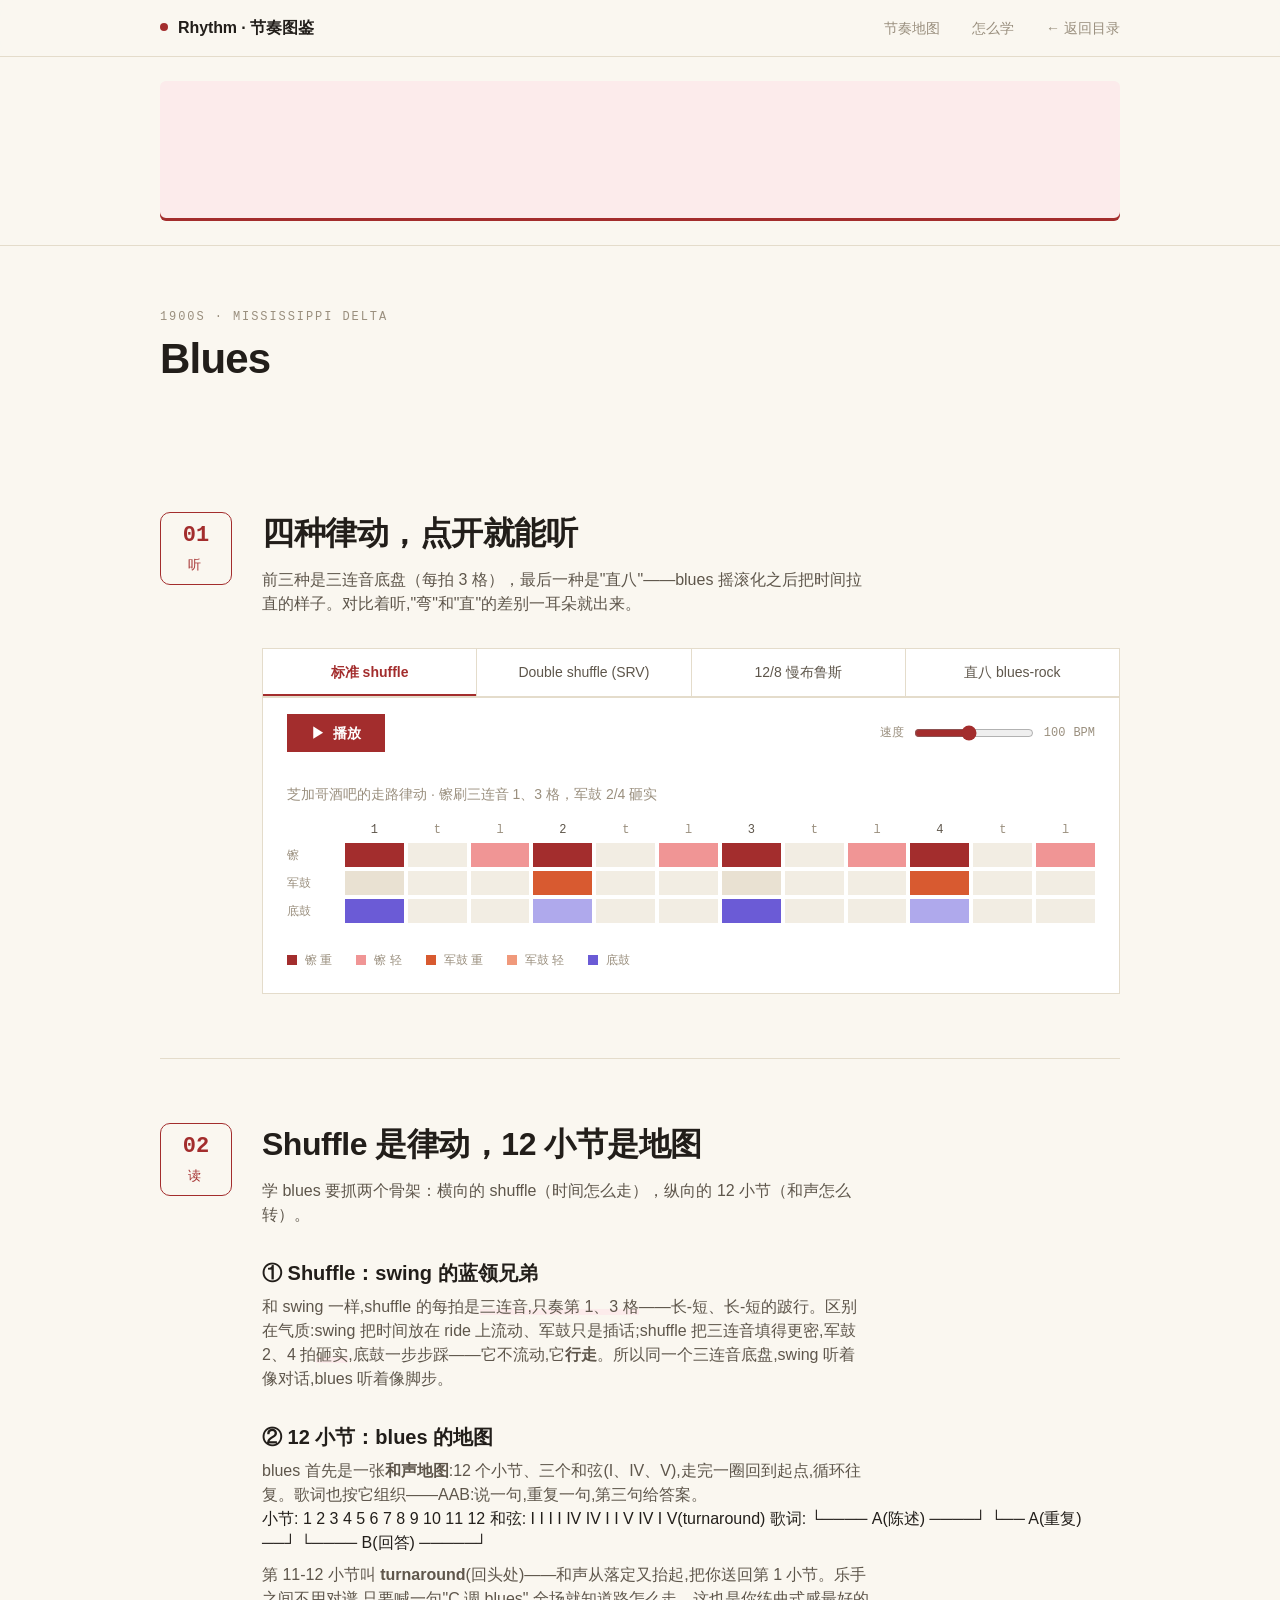
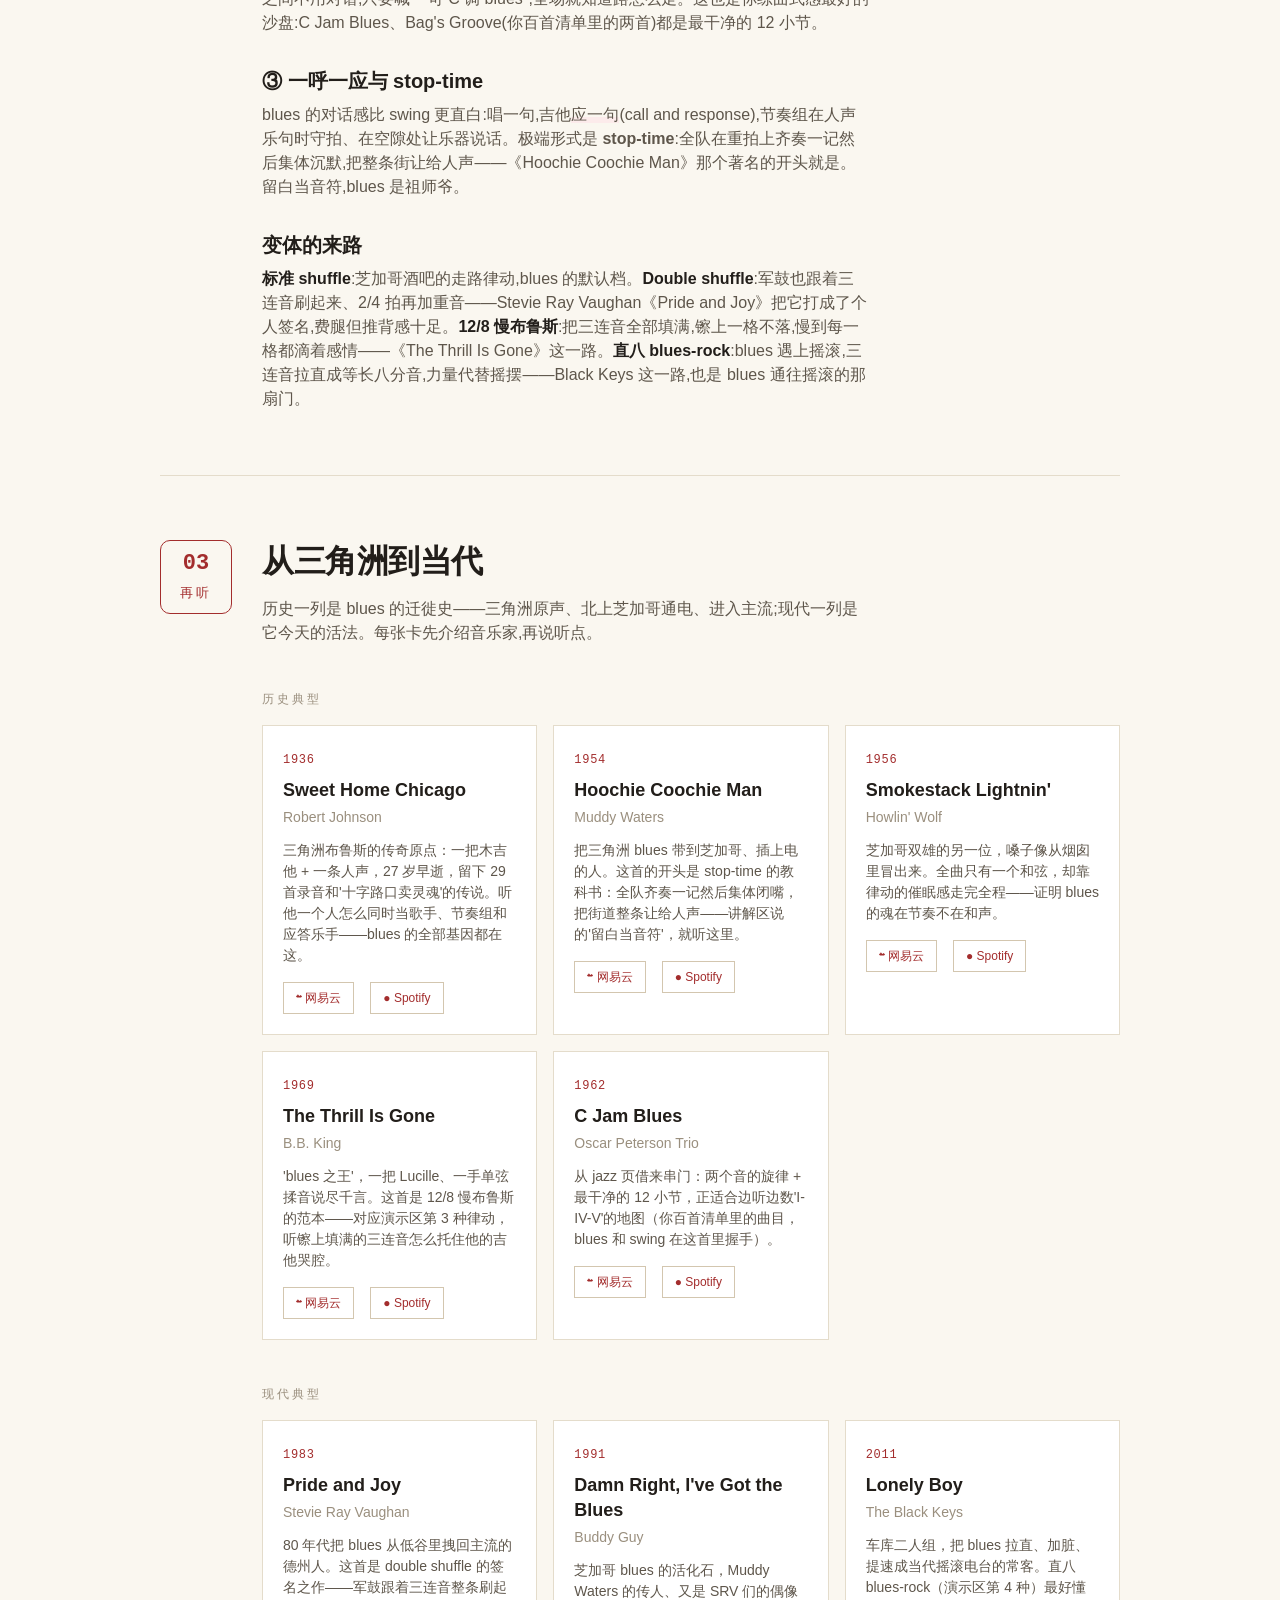
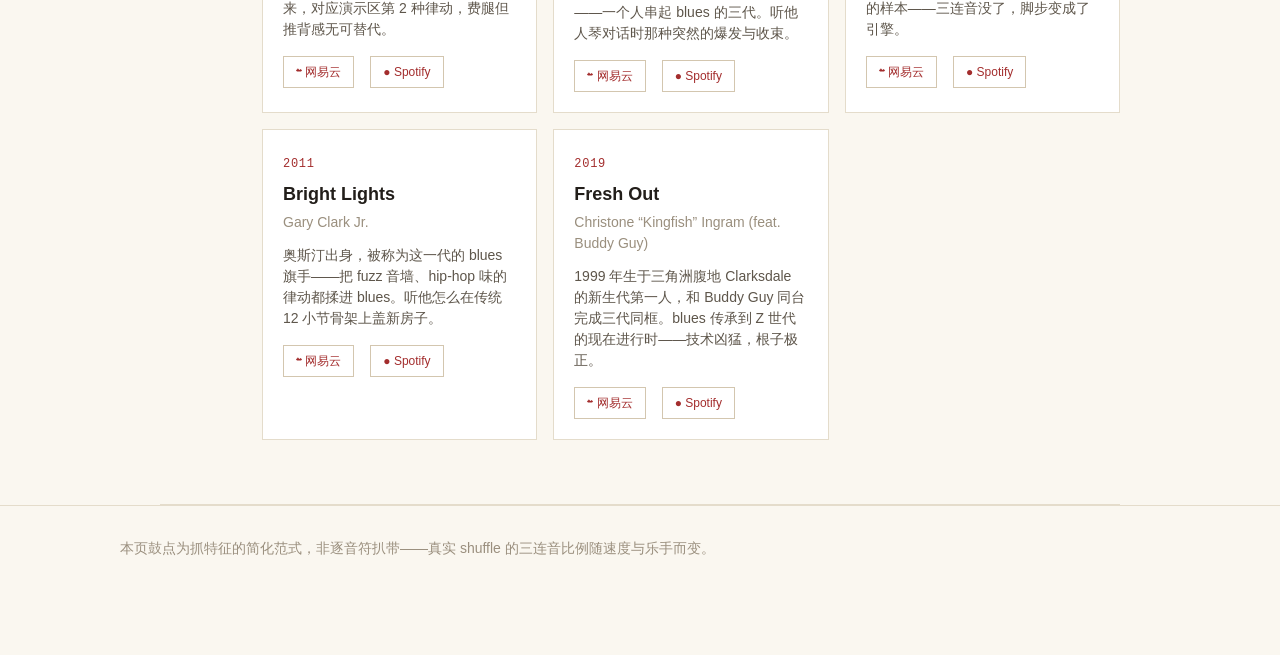
==== blues.html @ c1b448ce "节奏图鉴 Rhythm：封面+目录+9个流派页+地图+方法论(soul 统一版式)" ====
<!DOCTYPE html>
<html lang="zh-CN">
<head>
<meta charset="UTF-8">
<meta name="viewport" content="width=device-width, initial-scale=1.0">
<title>Blues · 节奏图鉴</title>
<meta name="description" content="Blues 节奏：shuffle 与 12/8 的可播放演示、12 小节曲式讲解，以及历史与现代代表作。">
<link rel="stylesheet" href="style.css">
</head>
<body style="--accent:#A32D2D;--accent-soft:#FCEBEB">

<header class="topbar"><div class="wrap">
  <a class="brand" href="index.html"><span class="dot"></span>Rhythm · 节奏图鉴</a>
  <nav class="tnav">
    <a href="map.html">节奏地图</a>
    <a href="method.html">怎么学</a>
    <a href="directory.html">← 返回目录</a>
  </nav>
</div></header>

<section class="hero"><div class="wrap"><div class="frame"></div></div></section>

<main class="wrap">

  <div class="pagehead">
    <div class="attr">1900s · Mississippi Delta</div>
    <h1>Blues</h1>
  </div>

  <section class="section poster" id="demo">
    <div class="rail"><div class="tab"><span class="no">01</span><span class="kind">听</span></div></div>
    <div class="main">
    <h2>四种律动，点开就能听</h2>
    
<p class="lead">前三种是三连音底盘（每拍 3 格），最后一种是"直八"——blues 摇滚化之后把时间拉直的样子。对比着听,"弯"和"直"的差别一耳朵就出来。</p>

    <div class="player">
      <div class="chips" id="chips"></div>
      <div class="controls">
        <button class="play-btn" id="play"><span id="pic">▶</span><span id="plbl">播放</span></button>
        <div class="tempo">
          <span>速度</span>
          <input id="bpm" type="range" min="50" max="160" value="100">
          <span id="bpmval">100</span> BPM
        </div>
      </div>
      <div class="gdesc" id="gdesc"></div>
      <div class="gridrows" id="grid"></div>
      <div class="legend">
        <span><i style="background:#A32D2D;"></i>镲 重</span>
        <span><i style="background:#F09595;"></i>镲 轻</span>
        <span><i style="background:#D85A30;"></i>军鼓 重</span>
        <span><i style="background:#F0997B;"></i>军鼓 轻</span>
        <span><i style="background:#6B5BD6;"></i>底鼓</span>
      </div>
      </div>
  
    </div>
  </section>
  <section class="section poster" id="learn">
    <div class="rail"><div class="tab"><span class="no">02</span><span class="kind">读</span></div></div>
    <div class="main">
    <h2>Shuffle 是律动，12 小节是地图</h2>
    
<p>学 blues 要抓两个骨架：横向的 shuffle（时间怎么走），纵向的 12 小节（和声怎么转）。</p>

      <h3>① Shuffle：swing 的蓝领兄弟</h3>
      <p>和 swing 一样,shuffle 的每拍是<span class="hl">三连音,只奏第 1、3 格</span>——长-短、长-短的跛行。区别在气质:swing 把时间放在 ride 上流动、军鼓只是插话;shuffle 把三连音填得更密,军鼓 2、4 拍<span class="hl">砸实</span>,底鼓一步步踩——它不流动,它<b>行走</b>。所以同一个三连音底盘,swing 听着像对话,blues 听着像脚步。</p>

      <h3>② 12 小节：blues 的地图</h3>
      <p>blues 首先是一张<b>和声地图</b>:12 个小节、三个和弦(I、IV、V),走完一圈回到起点,循环往复。歌词也按它组织——AAB:说一句,重复一句,第三句给答案。</p>
      <div class="mono">小节:  1    2    3    4    5    6    7    8    9    10   11   12
和弦:  I    I    I    I    IV   IV   I    I    V    IV   I    V(turnaround)
歌词:  └──── A(陈述) ────┘  └── A(重复) ──┘  └──── B(回答) ─────┘</div>
      <p>第 11-12 小节叫 <b>turnaround</b>(回头处)——和声从落定又抬起,把你送回第 1 小节。乐手之间不用对谱,只要喊一句"C 调 blues",全场就知道路怎么走。这也是你练曲式感最好的沙盘:C Jam Blues、Bag's Groove(你百首清单里的两首)都是最干净的 12 小节。</p>

      <h3>③ 一呼一应与 stop-time</h3>
      <p>blues 的对话感比 swing 更直白:唱一句,吉他<span class="hl">应一句</span>(call and response),节奏组在人声乐句时守拍、在空隙处让乐器说话。极端形式是 <b>stop-time</b>:全队在重拍上齐奏一记然后集体沉默,把整条街让给人声——《Hoochie Coochie Man》那个著名的开头就是。留白当音符,blues 是祖师爷。</p>

      <h3>变体的来路</h3>
      <p><strong>标准 shuffle</strong>:芝加哥酒吧的走路律动,blues 的默认档。<strong>Double shuffle</strong>:军鼓也跟着三连音刷起来、2/4 拍再加重音——Stevie Ray Vaughan《Pride and Joy》把它打成了个人签名,费腿但推背感十足。<strong>12/8 慢布鲁斯</strong>:把三连音全部填满,镲上一格不落,慢到每一格都滴着感情——《The Thrill Is Gone》这一路。<strong>直八 blues-rock</strong>:blues 遇上摇滚,三连音拉直成等长八分音,力量代替摇摆——Black Keys 这一路,也是 blues 通往摇滚的那扇门。</p>
  
    </div>
  </section>
  <section class="section poster" id="modern">
    <div class="rail"><div class="tab"><span class="no">03</span><span class="kind">再听</span></div></div>
    <div class="main">
    <h2>从三角洲到当代</h2>
    
<p class="lead">历史一列是 blues 的迁徙史——三角洲原声、北上芝加哥通电、进入主流;现代一列是它今天的活法。每张卡先介绍音乐家,再说听点。</p>

    <div class="grouptitle">历史典型</div>
    <div class="songs" id="hist"></div>

    <div class="grouptitle">现代典型</div>
    <div class="songs" id="modernlist"></div>
  
    </div>
  </section>

</main>

<footer class="foot"><div class="wrap">本页鼓点为抓特征的简化范式，非逐音符扒带——真实 shuffle 的三连音比例随速度与乐手而变。</div></footer>

<script>
/* ---------- grooves (div = 每拍格数) ---------- */
const G={
 shuffle:{name:"标准 shuffle",bpm:100,steps:12,div:3,
   desc:"芝加哥酒吧的走路律动 · 镲刷三连音 1、3 格，军鼓 2/4 砸实",
   H:[2,0,1,2,0,1,2,0,1,2,0,1],
   S:[0,0,0,2,0,0,0,0,0,2,0,0],
   K:[2,0,0,1,0,0,2,0,0,1,0,0]},
 dbl:{name:"Double shuffle (SRV)",bpm:116,steps:12,div:3,
   desc:"军鼓也跟着三连音刷、2/4 再加重音 ·《Pride and Joy》的推背感（示意）",
   H:[2,0,1,2,0,1,2,0,1,2,0,1],
   S:[1,0,1,2,0,1,1,0,1,2,0,1],
   K:[1,0,0,1,0,0,1,0,0,1,0,0]},
 slow:{name:"12/8 慢布鲁斯",bpm:56,steps:12,div:3,
   desc:"三连音全填满、慢到每格滴感情 ·《The Thrill Is Gone》这一路",
   H:[2,1,1,2,1,1,2,1,1,2,1,1],
   S:[0,0,0,2,0,0,0,0,0,2,0,1],
   K:[2,0,0,0,0,0,2,0,1,0,0,0]},
 str8:{name:"直八 blues-rock",bpm:132,steps:8,div:2,
   desc:"三连音拉直成等长八分 · 力量代替摇摆，blues 通往摇滚的门",
   H:[2,1,2,1,2,1,2,1],
   S:[0,0,2,0,0,0,2,0],
   K:[2,0,0,1,2,0,0,0]}
};
const ROWS=[["H","镲","#A32D2D","#F09595"],["S","军鼓","#D85A30","#F0997B"],["K","底鼓","#6B5BD6","#AFA9EC"]];
function labels(steps,div){const beats=steps/div;const out=[];for(let b=1;b<=beats;b++){if(div===3){out.push(String(b),"t","l");}else{out.push(String(b),"&");}}return out;}
let cur="shuffle", playing=false, timer=null, col=0;

function chips(){const c=document.getElementById('chips');c.innerHTML='';Object.keys(G).forEach(k=>{const b=document.createElement('button');b.className='chip'+(k===cur?' on':'');b.textContent=G[k].name;b.onclick=()=>{cur=k;document.getElementById('bpm').value=G[k].bpm;document.getElementById('bpmval').textContent=G[k].bpm;col=0;chips();render();if(playing)loop();};c.appendChild(b);});}

function render(){
 const g=G[cur];document.getElementById('gdesc').textContent=g.desc;
 const grid=document.getElementById('grid');grid.innerHTML='';
 const cols=`54px repeat(${g.steps},minmax(16px,1fr))`;
 const head=document.createElement('div');head.className='grow';head.style.gridTemplateColumns=cols;
 head.innerHTML='<div></div>'+labels(g.steps,g.div).map((n,i)=>`<div class="beatnum${i%g.div===0?' strong':''}">${n}</div>`).join('');
 grid.appendChild(head);
 ROWS.forEach(([key,label,acc,ghost])=>{
   const row=document.createElement('div');row.className='grow';row.style.gridTemplateColumns=cols;
   let html=`<div class="glabel">${label}</div>`;
   for(let i=0;i<g.steps;i++){const v=g[key][i];const beat=i%g.div===0;let st='';if(v===2)st=`background:${acc};border-color:${acc};`;else if(v===1)st=`background:${ghost};border-color:${ghost};`;
     html+=`<div class="cell${beat&&!v?' beat':''}" data-col="${i}" style="${st}"></div>`;}
   row.innerHTML=html;grid.appendChild(row);
 });
}

/* ---------- audio ---------- */
let actx;
function AC(){actx=actx||new (window.AudioContext||window.webkitAudioContext)();return actx;}
function kick(t,v){const c=AC(),o=c.createOscillator(),g=c.createGain();o.connect(g);g.connect(c.destination);o.frequency.setValueAtTime(140,t);o.frequency.exponentialRampToValueAtTime(50,t+0.1);g.gain.setValueAtTime(v,t);g.gain.exponentialRampToValueAtTime(0.001,t+0.16);o.start(t);o.stop(t+0.17);}
function noise(t,v,freq,dur){const c=AC(),b=c.createBuffer(1,Math.floor(c.sampleRate*dur),c.sampleRate),d=b.getChannelData(0);for(let i=0;i<d.length;i++)d[i]=Math.random()*2-1;const s=c.createBufferSource();s.buffer=b;const f=c.createBiquadFilter();f.type='highpass';f.frequency.value=freq;const g=c.createGain();s.connect(f);f.connect(g);g.connect(c.destination);g.gain.setValueAtTime(v,t);g.gain.exponentialRampToValueAtTime(0.001,t+dur);s.start(t);s.stop(t+dur+0.02);}
function step(){const g=G[cur],c=AC(),t=c.currentTime+0.02;
 if(g.H[col]) noise(t,g.H[col]===2?0.4:0.22,6500,0.06);
 if(g.S[col]) noise(t,g.S[col]===2?0.75:0.25,1600,0.15);
 if(g.K[col]) kick(t,g.K[col]===2?0.9:0.45);
 document.querySelectorAll('.cell').forEach(e=>{e.classList.toggle('play',+e.dataset.col===col);});
 col=(col+1)%g.steps;}
function loop(){const g=G[cur];const bpm=+document.getElementById('bpm').value;const ms=60000/bpm/g.div;clearInterval(timer);step();timer=setInterval(step,ms);}
function toggle(){playing=!playing;const lbl=document.getElementById('plbl'),ic=document.getElementById('pic');if(playing){col=0;const c=AC();c.resume&&c.resume();loop();lbl.textContent='停止';ic.textContent='■';}else{clearInterval(timer);lbl.textContent='播放';ic.textContent='▶';document.querySelectorAll('.cell').forEach(e=>e.classList.remove('play'));}}
document.getElementById('play').onclick=toggle;
document.getElementById('bpm').oninput=function(){document.getElementById('bpmval').textContent=this.value;if(playing)loop();};

/* ---------- recommendations ---------- */
const HIST=[
 {yr:"1936",t:"Sweet Home Chicago",a:"Robert Johnson",d:"三角洲布鲁斯的传奇原点：一把木吉他 + 一条人声，27 岁早逝，留下 29 首录音和'十字路口卖灵魂'的传说。听他一个人怎么同时当歌手、节奏组和应答乐手——blues 的全部基因都在这。"},
 {yr:"1954",t:"Hoochie Coochie Man",a:"Muddy Waters",d:"把三角洲 blues 带到芝加哥、插上电的人。这首的开头是 stop-time 的教科书：全队齐奏一记然后集体闭嘴，把街道整条让给人声——讲解区说的'留白当音符'，就听这里。"},
 {yr:"1956",t:"Smokestack Lightnin'",a:"Howlin' Wolf",d:"芝加哥双雄的另一位，嗓子像从烟囱里冒出来。全曲只有一个和弦，却靠律动的催眠感走完全程——证明 blues 的魂在节奏不在和声。"},
 {yr:"1969",t:"The Thrill Is Gone",a:"B.B. King",d:"'blues 之王'，一把 Lucille、一手单弦揉音说尽千言。这首是 12/8 慢布鲁斯的范本——对应演示区第 3 种律动，听镲上填满的三连音怎么托住他的吉他哭腔。"},
 {yr:"1962",t:"C Jam Blues",a:"Oscar Peterson Trio",d:"从 jazz 页借来串门：两个音的旋律 + 最干净的 12 小节，正适合边听边数'I-IV-V'的地图（你百首清单里的曲目，blues 和 swing 在这首里握手）。"},
];
const MODERN=[
 {yr:"1983",t:"Pride and Joy",a:"Stevie Ray Vaughan",d:"80 年代把 blues 从低谷里拽回主流的德州人。这首是 double shuffle 的签名之作——军鼓跟着三连音整条刷起来，对应演示区第 2 种律动，费腿但推背感无可替代。"},
 {yr:"1991",t:"Damn Right, I've Got the Blues",a:"Buddy Guy",d:"芝加哥 blues 的活化石，Muddy Waters 的传人、又是 SRV 们的偶像——一个人串起 blues 的三代。听他人琴对话时那种突然的爆发与收束。"},
 {yr:"2011",t:"Lonely Boy",a:"The Black Keys",d:"车库二人组，把 blues 拉直、加脏、提速成当代摇滚电台的常客。直八 blues-rock（演示区第 4 种）最好懂的样本——三连音没了，脚步变成了引擎。"},
 {yr:"2011",t:"Bright Lights",a:"Gary Clark Jr.",d:"奥斯汀出身，被称为这一代的 blues 旗手——把 fuzz 音墙、hip-hop 味的律动都揉进 blues。听他怎么在传统 12 小节骨架上盖新房子。"},
 {yr:"2019",t:"Fresh Out",a:"Christone “Kingfish” Ingram (feat. Buddy Guy)",d:"1999 年生于三角洲腹地 Clarksdale 的新生代第一人，和 Buddy Guy 同台完成三代同框。blues 传承到 Z 世代的现在进行时——技术凶猛，根子极正。"},
];
function card(list,el){
 const sc=document.getElementById(el);
 list.forEach(s=>{
  const q=encodeURIComponent(s.t+' '+s.a);
  const d=document.createElement('div');d.className='song';
  d.innerHTML=`<span class="yr">${s.yr}</span><h4>${s.t}</h4><p class="artist">${s.a}</p><p>${s.d}</p>
    <span style="display:flex;gap:16px;flex-wrap:wrap;"><a class="listen" href="https://music.163.com/#/search/m/?s=${q}" target="_blank" rel="noopener">☁ 网易云</a><a class="listen" href="https://open.spotify.com/search/${q}" target="_blank" rel="noopener">● Spotify</a></span>`;
  sc.appendChild(d);
 });
}
card(HIST,'hist');card(MODERN,'modernlist');

chips();render();
</script>
</body>
</html>
---- style.css ----
/* ===========================================================
   节奏图鉴 · 全站样式
   字阶与间距刻度照抄 IBM Carbon，不自创
   字阶  12 14 16 18 20 24 28 32 36 42 48 54
   间距  2 4 8 12 16 24 32 40 48 64 80 96 160
   骨架  C 单栏（流派页 / 方法页）
   =========================================================== */

:root{
  /* 中性色：全站一致，任何页面不得覆盖 */
  --paper:#FAF7F0;
  --surface:#FFFFFF;
  --ink:#221E1A;
  --ink2:#5E564B;
  --ink3:#9A8F7E;
  --line:#E4DCCB;
  --line2:#D3C6AF;

  /* 强调色：全站一个。每页可在 <body style="--accent:…"> 覆盖为该流派色 */
  --accent:#8A4A22;
  --accent-soft:#F4EAE1;
  --marker:#CFC3AE;

  /* 版心 */
  --maxw:1040px;
  --pad:40px;
  --measure:38em;

  --f:-apple-system,BlinkMacSystemFont,"PingFang SC","Hiragino Sans GB","Microsoft YaHei",sans-serif;
  --m:"SF Mono",ui-monospace,Menlo,Consolas,monospace;
}

*{box-sizing:border-box;}
html{-webkit-text-size-adjust:100%;}
body{
  margin:0;background:var(--paper);color:var(--ink);
  font-family:var(--f);font-size:16px;line-height:1.5;
  -webkit-font-smoothing:antialiased;
}
a{color:var(--accent);text-decoration:none;}
a:hover{text-decoration:underline;text-underline-offset:3px;}
.wrap{max-width:var(--maxw);margin:0 auto;padding:0 var(--pad);}

/* ── 全局条（固定顶栏）───────────────────── */
.topbar{position:sticky;top:0;z-index:50;
  border-bottom:1px solid var(--line);
  background:rgba(250,247,240,.86);backdrop-filter:saturate(1.2) blur(10px);
  -webkit-backdrop-filter:saturate(1.2) blur(10px);}
.topbar .wrap{height:56px;display:flex;align-items:center;}
.brand{font-size:16px;font-weight:600;color:var(--ink);letter-spacing:-.1px;}
.brand:hover{text-decoration:none;}
.brand .dot{display:inline-block;width:8px;height:8px;border-radius:50%;
  background:var(--accent);margin-right:10px;vertical-align:2px;}
.tnav{margin-left:auto;display:flex;gap:32px;}
.tnav a{font-size:14px;color:var(--ink3);}
.tnav a:hover{color:var(--accent);text-decoration:none;}

/* ── 通栏色带（流派色）───────────────────── */
.hero{border-bottom:1px solid var(--line);}
.hero .wrap{padding-top:24px;padding-bottom:24px;}
.hero .frame{height:140px;border:0;border-radius:6px;
  background:var(--accent-soft);
  box-shadow:inset 0 -3px 0 var(--accent);}

/* ── 页头 ─────────────────────────────── */
.pagehead{padding:64px 0;}
.attr{font-family:var(--m);font-size:12px;line-height:1.33;letter-spacing:.16em;
  color:var(--ink3);text-transform:uppercase;}
h1{font-size:42px;line-height:1.19;font-weight:700;letter-spacing:-.8px;margin:8px 0 0;}

/* ── 章节 ─────────────────────────────── */
.section{padding-bottom:96px;}
.sechead{display:flex;align-items:baseline;flex-wrap:wrap;}
.sechead .no{font-family:var(--m);font-size:36px;line-height:1;font-weight:400;color:var(--marker);}
.sechead .kind{font-size:36px;font-weight:400;color:var(--marker);margin-left:16px;}
.sechead h2{margin-left:32px;}
h2{font-size:28px;line-height:1.29;font-weight:700;letter-spacing:-.3px;margin:0;}
h3{font-size:20px;line-height:1.4;font-weight:600;margin:32px 0 0;}
.lead{font-size:16px;line-height:1.5;color:var(--ink2);margin:24px 0 0;max-width:var(--measure);}
p{font-size:16px;line-height:1.5;color:var(--ink2);margin:8px 0 0;max-width:var(--measure);}
strong{font-weight:600;color:var(--ink);}
.hl{background:linear-gradient(transparent 62%,var(--accent-soft) 62%);}
.callout{margin:24px 0 0;padding:16px 20px;background:var(--surface);
  border-left:2px solid var(--accent);font-size:16px;line-height:1.5;
  color:var(--ink2);max-width:var(--measure);}
.callout strong{color:var(--ink);}
.grouptitle{font-family:var(--m);font-size:12px;line-height:1.33;letter-spacing:.24em;
  color:var(--ink3);margin:48px 0 0;}

/* ── 互动块：分层鼓点 ─────────────────── */
.player{margin-top:32px;background:var(--surface);border:1px solid var(--line);}
.chips{display:flex;flex-wrap:wrap;border-bottom:1px solid var(--line);}
.chip{flex:1 1 0;min-width:120px;padding:14px 12px;font-family:inherit;font-size:14px;
  color:var(--ink2);background:none;border:0;border-right:1px solid var(--line);
  cursor:pointer;line-height:1.33;}
.chip:last-child{border-right:0;}
.chip:hover{color:var(--accent);}
.chip.on{color:var(--accent);font-weight:600;box-shadow:inset 0 -2px 0 var(--accent);}
.gdesc{padding:16px 24px 0;font-size:14px;line-height:1.5;color:var(--ink3);}
.gridrows{padding:16px 24px 24px;}
.grow{display:grid;grid-template-columns:72px repeat(16,1fr);gap:4px;align-items:center;
  margin-bottom:4px;}
.glabel{font-size:12px;color:var(--ink3);letter-spacing:.04em;}
.beatnum{font-family:var(--m);font-size:12px;color:var(--ink3);text-align:center;}
.beatnum.strong{color:var(--ink2);}
.cell{height:24px;background:#F2EDE3;border:1px solid transparent;}
.cell.beat{background:#E9E1D2;}
.cell.play{outline:2px solid var(--accent);outline-offset:-2px;}
.controls{display:flex;align-items:center;gap:24px;flex-wrap:wrap;
  padding:16px 24px;border-top:1px solid var(--line);}
.play-btn{display:inline-flex;align-items:center;gap:8px;background:var(--accent);
  color:#fff;border:0;padding:12px 24px;font-family:inherit;font-size:14px;
  font-weight:600;cursor:pointer;line-height:1;}
.play-btn:hover{filter:brightness(1.08);}
.tempo{display:flex;align-items:center;gap:8px;margin-left:auto;
  font-family:var(--m);font-size:12px;color:var(--ink3);}
.tempo input{width:120px;accent-color:var(--accent);}
.legend{display:flex;flex-wrap:wrap;gap:24px;padding:0 24px 24px;
  font-size:12px;color:var(--ink3);}
.legend span{display:inline-flex;align-items:center;gap:8px;}
.legend i{width:10px;height:10px;display:inline-block;}

/* ── 卡片网格 ─────────────────────────── */
.songs{display:grid;grid-template-columns:repeat(3,1fr);gap:16px;margin-top:16px;}
.song{background:var(--surface);border:1px solid var(--line);padding:20px;}
.song .yr{font-family:var(--m);font-size:12px;letter-spacing:.06em;color:var(--accent);}
.song h4{font-size:18px;line-height:1.4;font-weight:600;margin:8px 0 0;color:var(--ink);}
.song .artist{font-size:14px;color:var(--ink3);margin:4px 0 0;}
.song p{font-size:14px;line-height:1.5;color:var(--ink2);margin:12px 0 0;}
.song .listen{font-size:12px;color:var(--accent);border:1px solid var(--line2);
  padding:6px 12px;display:inline-block;margin-top:16px;}
.song .listen:hover{text-decoration:none;border-color:var(--accent);}

/* ── 表格 ─────────────────────────────── */
table{border-collapse:collapse;margin-top:24px;font-size:14px;width:100%;
  max-width:var(--measure);}
th,td{border-bottom:1px solid var(--line);padding:12px 16px 12px 0;text-align:left;
  vertical-align:top;line-height:1.5;}
th{font-size:12px;letter-spacing:.16em;color:var(--ink3);font-weight:400;
  text-transform:uppercase;}

/* ── 页脚 ─────────────────────────────── */
.foot{border-top:1px solid var(--line);}
.foot .wrap{padding:32px 0 96px;font-size:14px;line-height:1.5;color:var(--ink3);}

/* ── 窄屏 ─────────────────────────────── */
@media(max-width:900px){
  .songs{grid-template-columns:1fr 1fr;}
  .grow{grid-template-columns:56px repeat(16,1fr);gap:2px;}
}
@media(max-width:700px){
  :root{--pad:20px;}
  h1{font-size:32px;}
  h2{font-size:24px;}
  .sechead .no,.sechead .kind{font-size:28px;}
  .sechead h2{margin-left:0;flex-basis:100%;margin-top:8px;}
  .songs{grid-template-columns:1fr;}
  .hero .frame{height:180px;}
  .gridrows{padding:16px 16px 24px;}
  .cell{height:18px;}
  .section{padding-bottom:64px;}
  .pagehead{padding:48px 0;}
}

/* ── 唱片卡（soul / hiphop / bossa / cumbia 共用，与曲目卡同规格） ── */
.rec{background:var(--surface);border:1px solid var(--line);padding:20px;}
.rec-head{display:flex;align-items:center;gap:12px;}
.rec .disc{flex:0 0 auto;}
.rec-meta{display:flex;flex-direction:column;gap:2px;}
.rec .city,.rec .yr{font-family:var(--m);font-size:12px;letter-spacing:.06em;color:var(--ink3);}
.rec .yr{color:var(--accent);}
.rec h4{font-size:18px;line-height:1.4;font-weight:600;margin:16px 0 0;color:var(--ink);}
.rec .artist{font-size:14px;color:var(--ink3);margin:4px 0 0;}
.rec .desc{font-size:14px;line-height:1.5;color:var(--ink2);margin:12px 0 0;}
.rec .links{display:flex;gap:12px;margin-top:16px;}
.rec .listen{font-size:12px;color:var(--accent);border:1px solid var(--line2);padding:6px 12px;}
.rec .listen:hover{text-decoration:none;border-color:var(--accent);}

/* ── 信息卡三栏（soul 三城） ── */
.citygrid{display:grid;grid-template-columns:repeat(3,1fr);gap:16px;margin-top:24px;}
.citycard{background:var(--surface);border:1px solid var(--line);padding:20px;}
.citycard .ct-h{display:flex;align-items:baseline;gap:8px;}
.citycard .ct-name{font-size:18px;font-weight:600;color:var(--ink);}
.citycard .ct-en{font-family:var(--m);font-size:12px;color:var(--ink3);}
.citycard .ct-band{height:2px;background:var(--accent);margin:12px 0 0;}
.citycard p{font-size:14px;line-height:1.5;margin:12px 0 0;}
.citycard .move{font-size:14px;line-height:1.5;color:var(--ink2);margin:12px 0 0;}
.citycard .move b{color:var(--ink);font-weight:600;}
@media(max-width:900px){.citygrid{grid-template-columns:1fr;}}

/* ===== soul 海报版式（.poster，scoped）===== */
.section.poster{display:grid;grid-template-columns:72px minmax(0,1fr);gap:30px;padding:64px 0;border-bottom:1px solid var(--line);}
.poster .rail{align-self:start;}
.poster .tab{border:1.5px solid var(--accent);border-radius:10px;padding:12px 0 10px;text-align:center;color:var(--accent);}
.poster .tab .no{display:block;font-family:var(--m,ui-monospace);font-size:22px;font-weight:600;line-height:1;}
.poster .tab .kind{display:block;font-size:13px;letter-spacing:.22em;margin-top:8px;}
.poster .main>h2{font-size:32px;line-height:1.2;font-weight:700;letter-spacing:-.5px;color:var(--ink);margin:2px 0 16px;border:0;padding:0;}
.poster .main .lead{margin-top:0;}
@media(max-width:820px){.section.poster{grid-template-columns:1fr;gap:14px;}.poster .tab{display:inline-flex;gap:10px;align-items:baseline;padding:6px 12px;}.poster .tab .kind{margin-top:0;}}
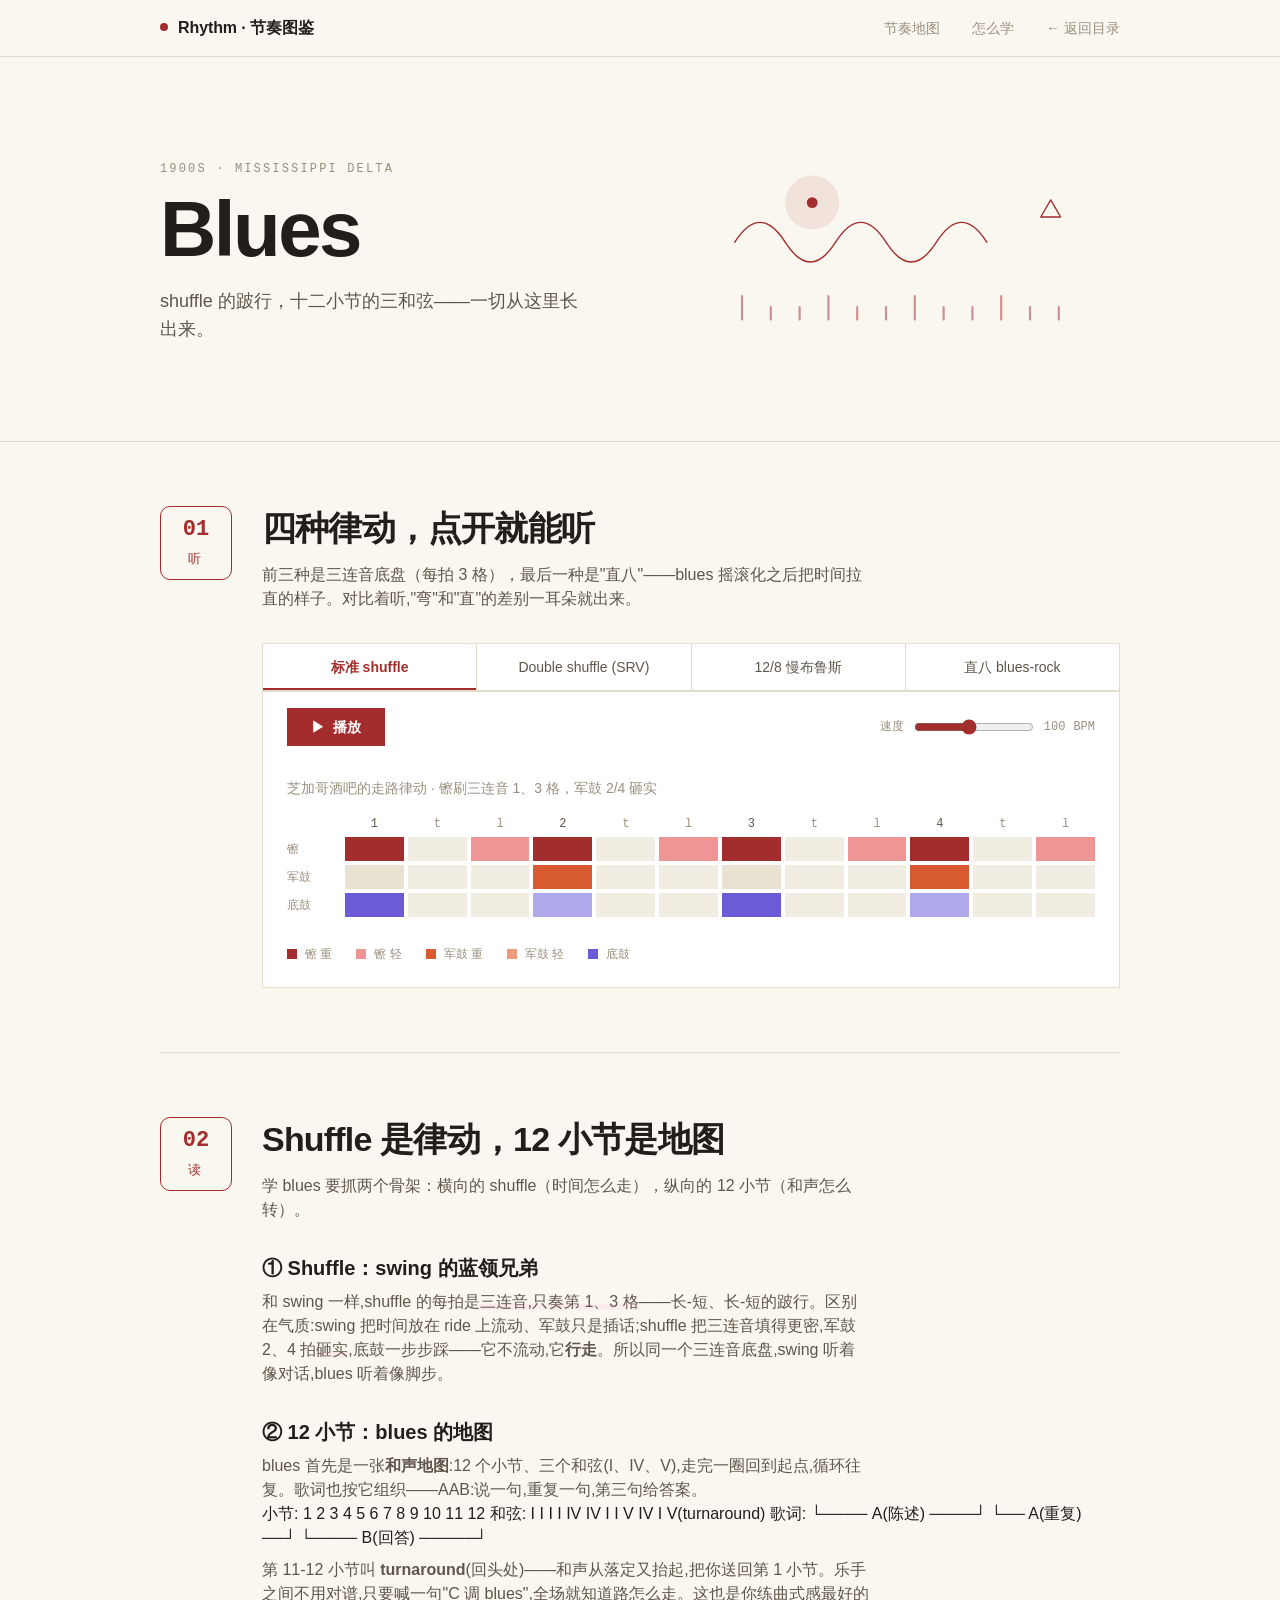
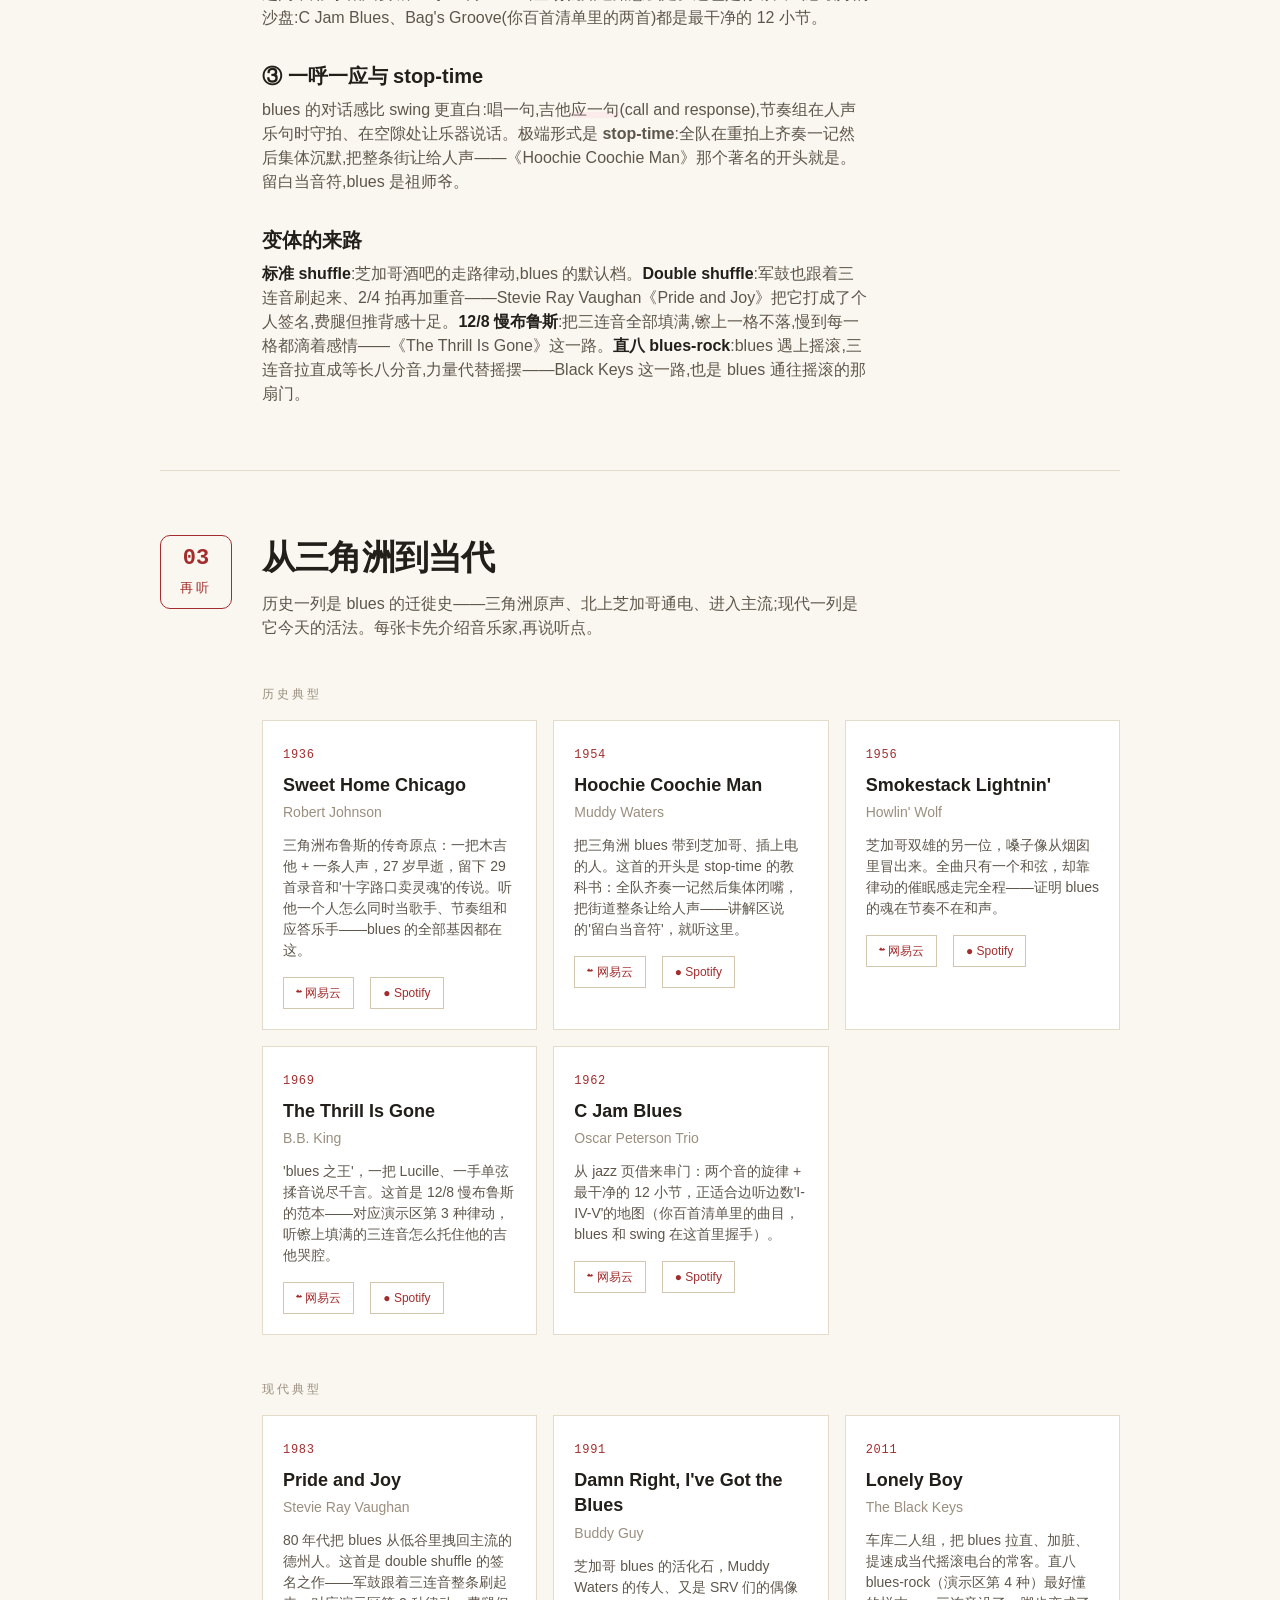
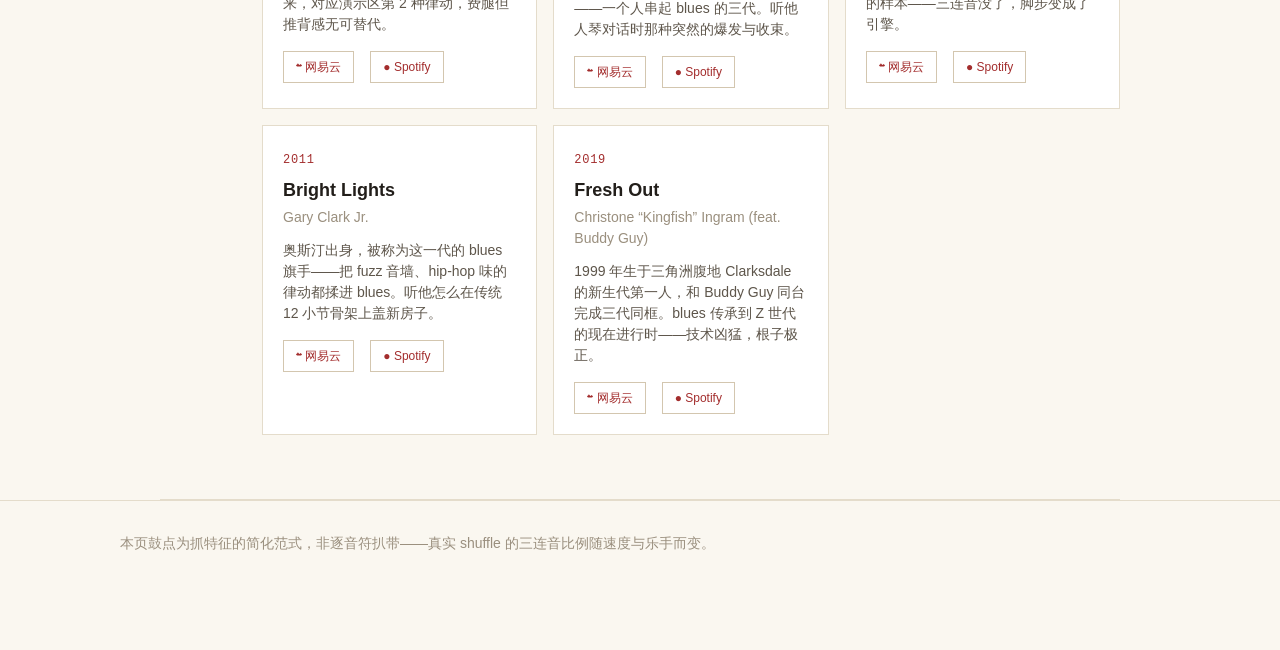
==== commit bb94deca: "视觉v2：暖色海报设计系统 + 6页hero抽象图 + soul三联" ====
--- a/blues.html
+++ b/blues.html
@@ -18,14 +18,21 @@
   </nav>
 </div></header>
 
-<section class="hero"><div class="wrap"><div class="frame"></div></div></section>
-
-<main class="wrap">
-
-  <div class="pagehead">
+<section class="hero"><div class="wrap"><div class="row">
+  <div>
     <div class="attr">1900s · Mississippi Delta</div>
     <h1>Blues</h1>
+    <p class="dek">shuffle 的跛行，十二小节的三和弦——一切从这里长出来。</p>
   </div>
+  <div class="art"><svg viewBox="0 0 460 280" fill="none" aria-hidden="true">
+  <path d="M32 128 q28 -44 56 0 q28 44 56 0 q28 -44 56 0 q28 44 56 0 q28 -44 56 0" stroke="var(--accent)" stroke-width="1.6" stroke-linecap="round"/>
+  <g stroke="var(--accent)" stroke-width="2.4" stroke-linecap="round" opacity=".5"><line x1="40" y1="214" x2="40" y2="188"/><line x1="72" y1="214" x2="72" y2="200"/><line x1="104" y1="214" x2="104" y2="200"/><line x1="136" y1="214" x2="136" y2="188"/><line x1="168" y1="214" x2="168" y2="200"/><line x1="200" y1="214" x2="200" y2="200"/><line x1="232" y1="214" x2="232" y2="188"/><line x1="264" y1="214" x2="264" y2="200"/><line x1="296" y1="214" x2="296" y2="200"/><line x1="328" y1="214" x2="328" y2="188"/><line x1="360" y1="214" x2="360" y2="200"/><line x1="392" y1="214" x2="392" y2="200"/></g>
+  <circle cx="118" cy="84" r="30" fill="var(--accent)" opacity=".10"/><circle cx="118" cy="84" r="6" fill="var(--accent)"/>
+  <path d="M372 100 l11 -19 l11 19 Z" fill="none" stroke="var(--accent)" stroke-width="1.5" stroke-linejoin="round"/>
+</svg></div>
+</div></div></section>
+
+<main class="wrap">
 
   <section class="section poster" id="demo">
     <div class="rail"><div class="tab"><span class="no">01</span><span class="kind">听</span></div></div>
--- a/style.css
+++ b/style.css
@@ -55,18 +55,19 @@
 .tnav a{font-size:14px;color:var(--ink3);}
 .tnav a:hover{color:var(--accent);text-decoration:none;}
 
-/* ── 通栏色带（流派色）───────────────────── */
+/* ── HERO：抽象构图 + 巨型标题（替代旧色带）──── */
 .hero{border-bottom:1px solid var(--line);}
-.hero .wrap{padding-top:24px;padding-bottom:24px;}
-.hero .frame{height:140px;border:0;border-radius:6px;
-  background:var(--accent-soft);
-  box-shadow:inset 0 -3px 0 var(--accent);}
-
-/* ── 页头 ─────────────────────────────── */
+.hero .wrap{padding-top:56px;padding-bottom:48px;}
+.hero .row{display:grid;grid-template-columns:1.1fr .9fr;gap:40px;align-items:center;}
+.hero .art{width:100%;height:280px;}
+.hero .art svg{width:100%;height:100%;overflow:visible;}
+.attr{font-family:var(--m);font-size:12px;line-height:1.33;letter-spacing:.18em;
+  color:var(--ink3);text-transform:uppercase;}
+h1{font-size:78px;line-height:.96;font-weight:800;letter-spacing:-2.5px;margin:14px 0 20px;color:var(--ink);}
+.dek{font-size:18px;line-height:1.6;color:var(--ink2);max-width:24em;margin:0;}
+
+/* ── 页头（旧版，保留兼容）──────────────── */
 .pagehead{padding:64px 0;}
-.attr{font-family:var(--m);font-size:12px;line-height:1.33;letter-spacing:.16em;
-  color:var(--ink3);text-transform:uppercase;}
-h1{font-size:42px;line-height:1.19;font-weight:700;letter-spacing:-.8px;margin:8px 0 0;}
 
 /* ── 章节 ─────────────────────────────── */
 .section{padding-bottom:96px;}
@@ -194,6 +195,39 @@
 .poster .tab{border:1.5px solid var(--accent);border-radius:10px;padding:12px 0 10px;text-align:center;color:var(--accent);}
 .poster .tab .no{display:block;font-family:var(--m,ui-monospace);font-size:22px;font-weight:600;line-height:1;}
 .poster .tab .kind{display:block;font-size:13px;letter-spacing:.22em;margin-top:8px;}
-.poster .main>h2{font-size:32px;line-height:1.2;font-weight:700;letter-spacing:-.5px;color:var(--ink);margin:2px 0 16px;border:0;padding:0;}
-.poster .main .lead{margin-top:0;}
-@media(max-width:820px){.section.poster{grid-template-columns:1fr;gap:14px;}.poster .tab{display:inline-flex;gap:10px;align-items:baseline;padding:6px 12px;}.poster .tab .kind{margin-top:0;}}
+.poster .main>h2{font-size:34px;line-height:1.2;font-weight:800;letter-spacing:-.8px;color:var(--ink);margin:2px 0 14px;border:0;padding:0;}
+.poster .main .lead,.poster .main .intro{margin-top:0;}
+.intro{font-size:16.5px;line-height:1.7;color:var(--ink2);max-width:40em;margin:0 0 32px;}
+
+/* ── 三联画（.tri/.panel）：多分支流派的并排色块 ── */
+.tri{display:grid;grid-template-columns:repeat(3,1fr);gap:20px;margin-top:8px;}
+.panel{--c:var(--accent);--cs:var(--accent-soft);background:var(--cs);border-radius:18px;
+  padding:26px 24px 24px;display:flex;flex-direction:column;min-height:420px;}
+.panel .mk{height:118px;margin:-4px 0 10px;}
+.panel .mk svg{width:100%;height:100%;overflow:visible;}
+.panel .city{font-size:33px;font-weight:800;letter-spacing:-1px;line-height:1;color:var(--c);}
+.panel .en{font-family:var(--m);font-size:11.5px;letter-spacing:.04em;color:var(--ink3);margin-top:8px;}
+.panel .lede{font-size:14.5px;line-height:1.7;color:var(--ink2);margin:16px 0 0;max-width:none;}
+.panel .sig{margin-top:auto;padding-top:16px;border-top:1.5px solid var(--c);
+  font-size:14px;line-height:1.6;color:var(--ink);max-width:none;}
+.panel .sig b{color:var(--c);}
+
+/* ── 大字收尾（.coda）：引言体，不是段落 ── */
+.coda{margin:52px 0 0;max-width:44em;}
+.coda .q{font-size:22px;line-height:1.5;font-weight:600;color:var(--ink);letter-spacing:-.3px;margin:0;max-width:none;}
+.coda .q em{font-style:normal;background:linear-gradient(transparent 58%,var(--accent-soft) 58%);}
+.coda .q+.q{margin-top:22px;}
+.coda .sub{font-size:15px;line-height:1.75;color:var(--ink2);margin-top:16px;max-width:none;}
+.coda .sub b{color:var(--ink);}
+
+@media(max-width:820px){
+  .section.poster{grid-template-columns:1fr;gap:14px;}
+  .poster .tab{display:inline-flex;gap:10px;align-items:baseline;padding:6px 12px;}
+  .poster .tab .kind{margin-top:0;}
+  .hero .row{grid-template-columns:1fr;gap:24px;}
+  .hero .art{height:200px;}
+  h1{font-size:52px;letter-spacing:-1.5px;}
+  .tri{grid-template-columns:1fr;}
+  .panel{min-height:0;}
+}
+@media(max-width:560px){ h1{font-size:44px;letter-spacing:-1px;} .hero .wrap{padding-top:40px;} }
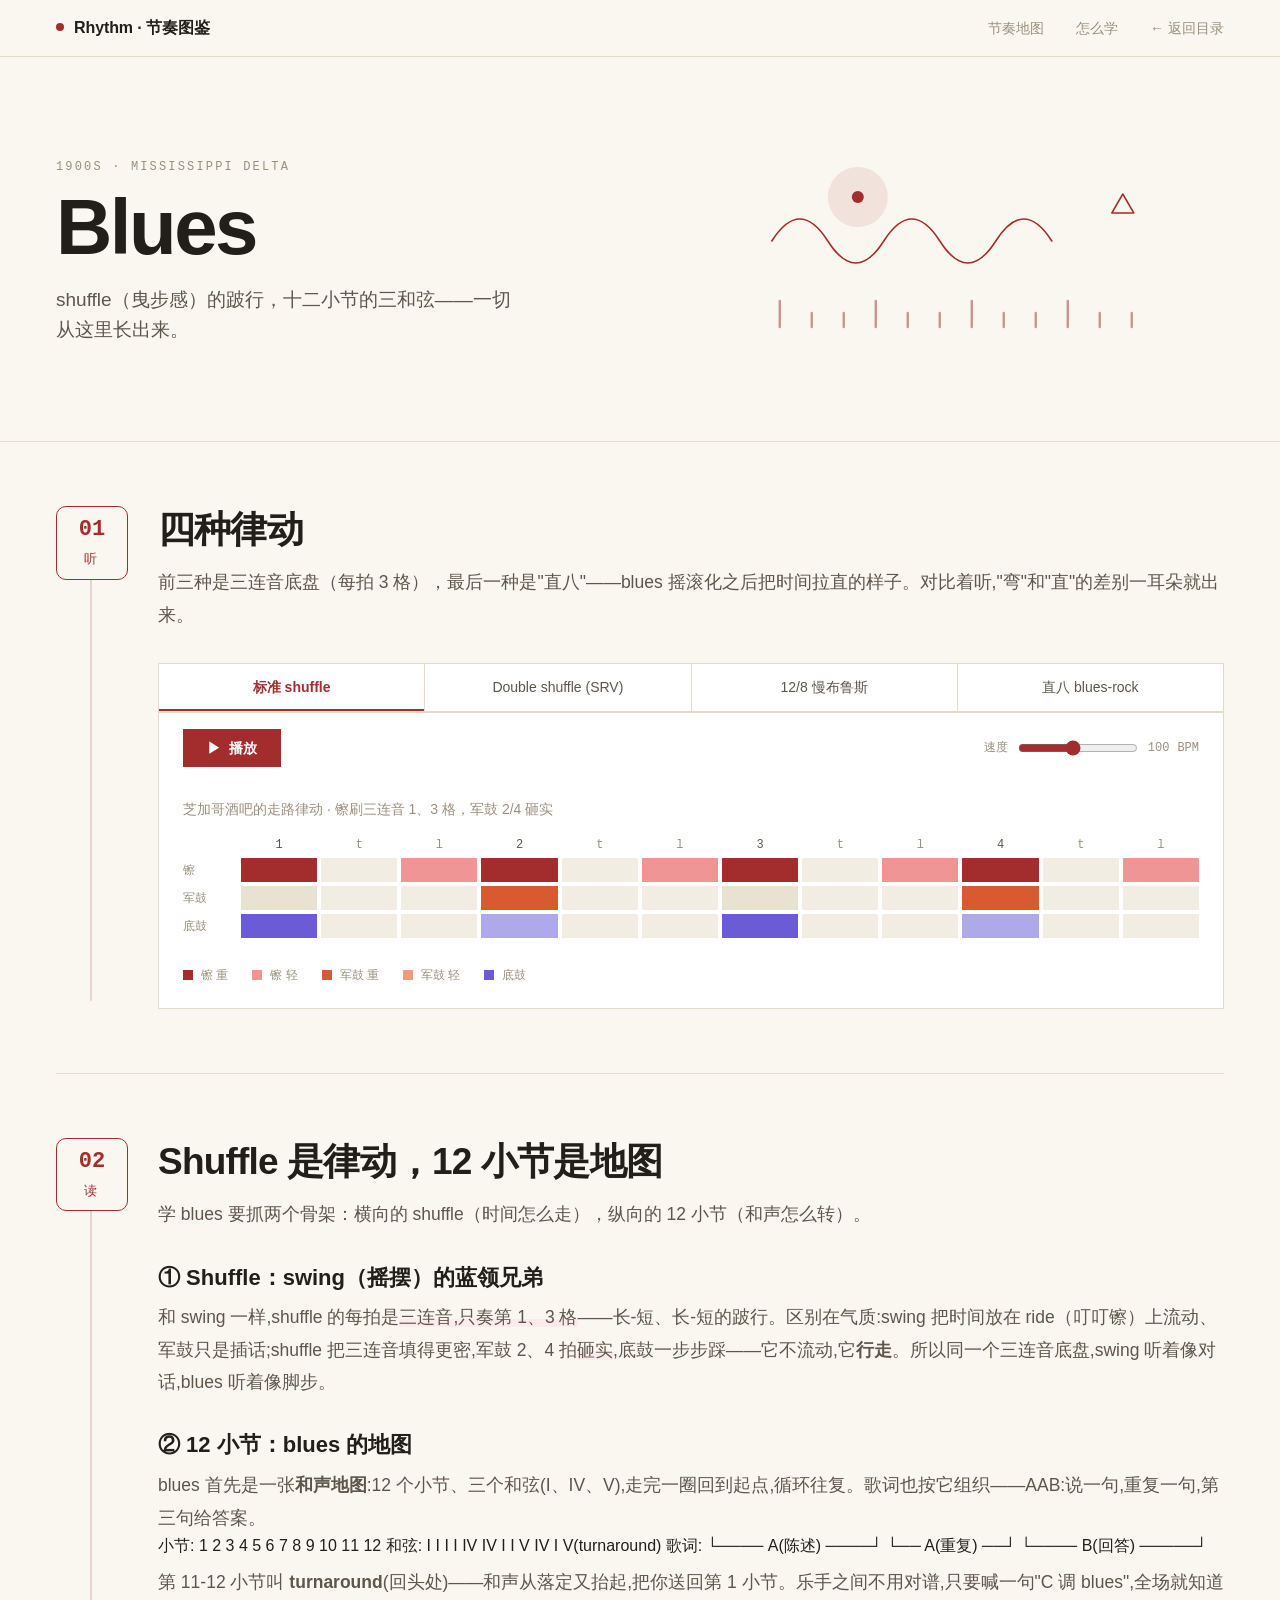
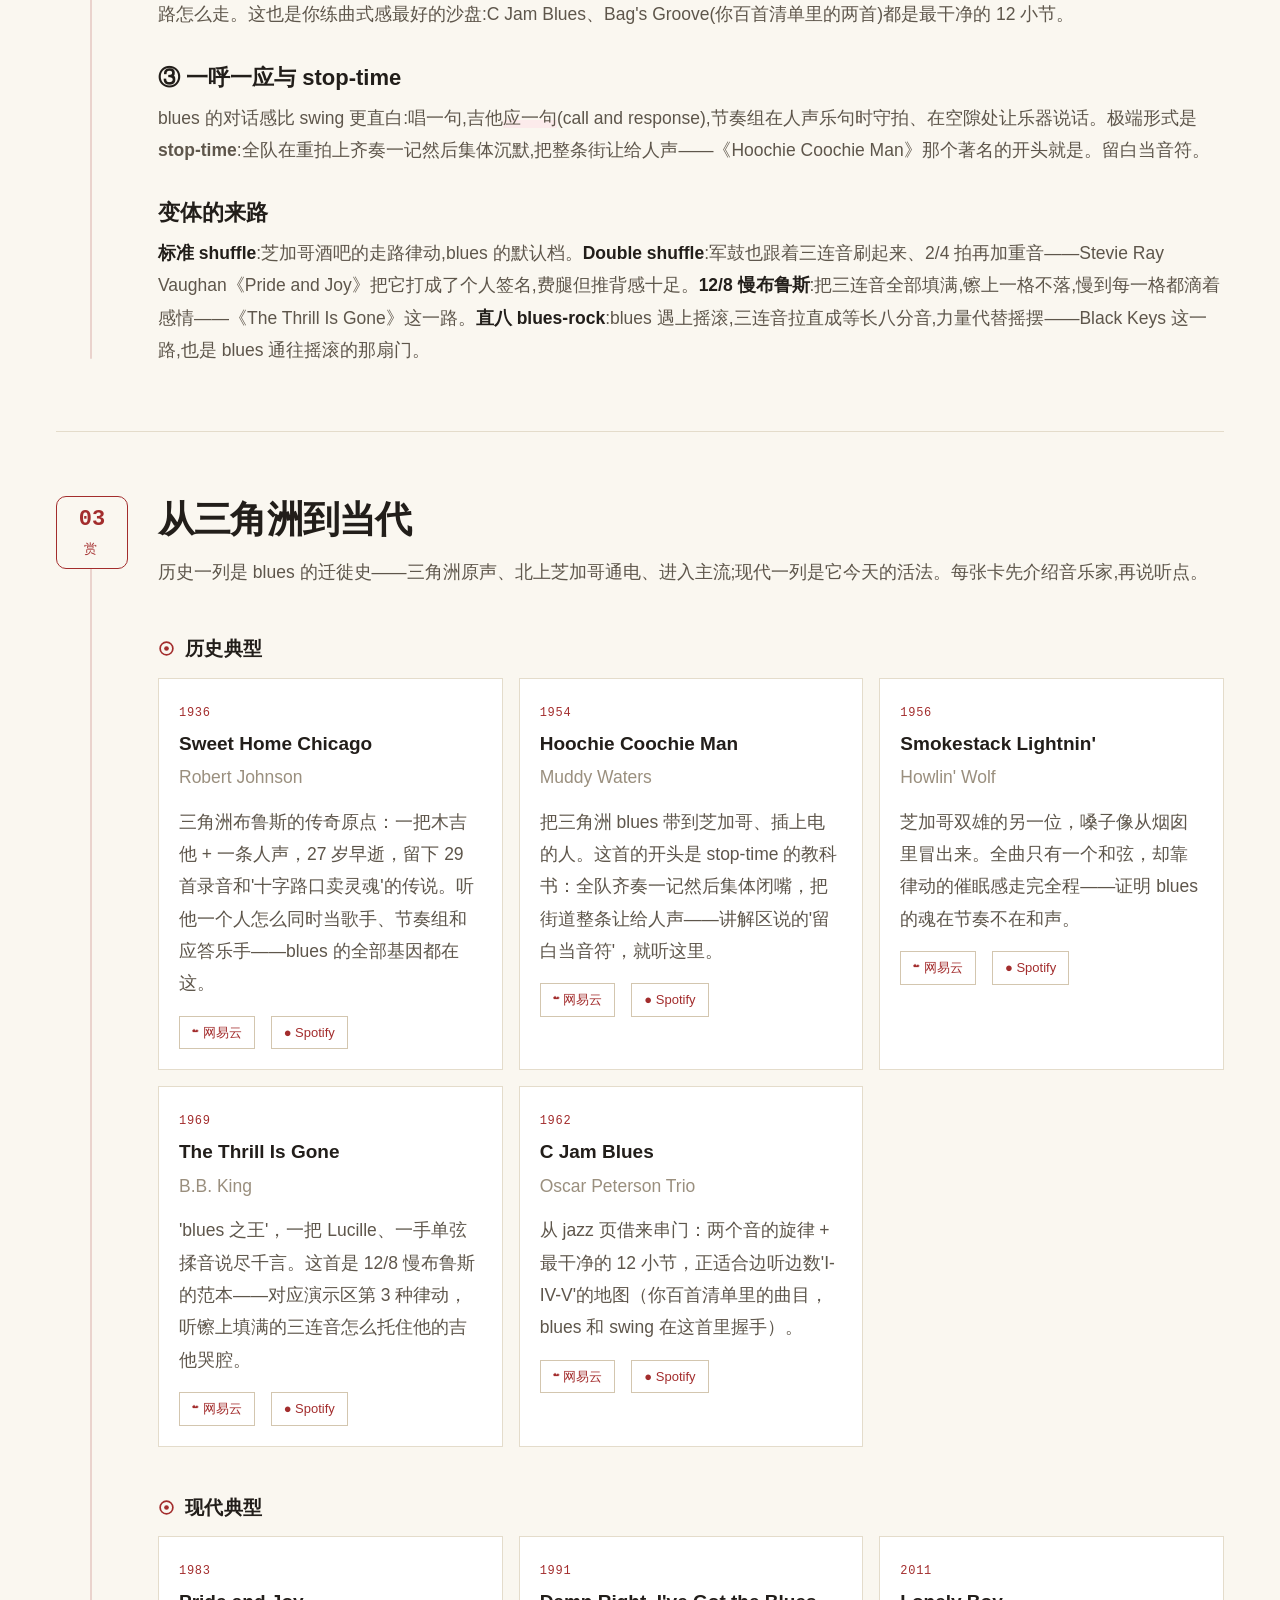
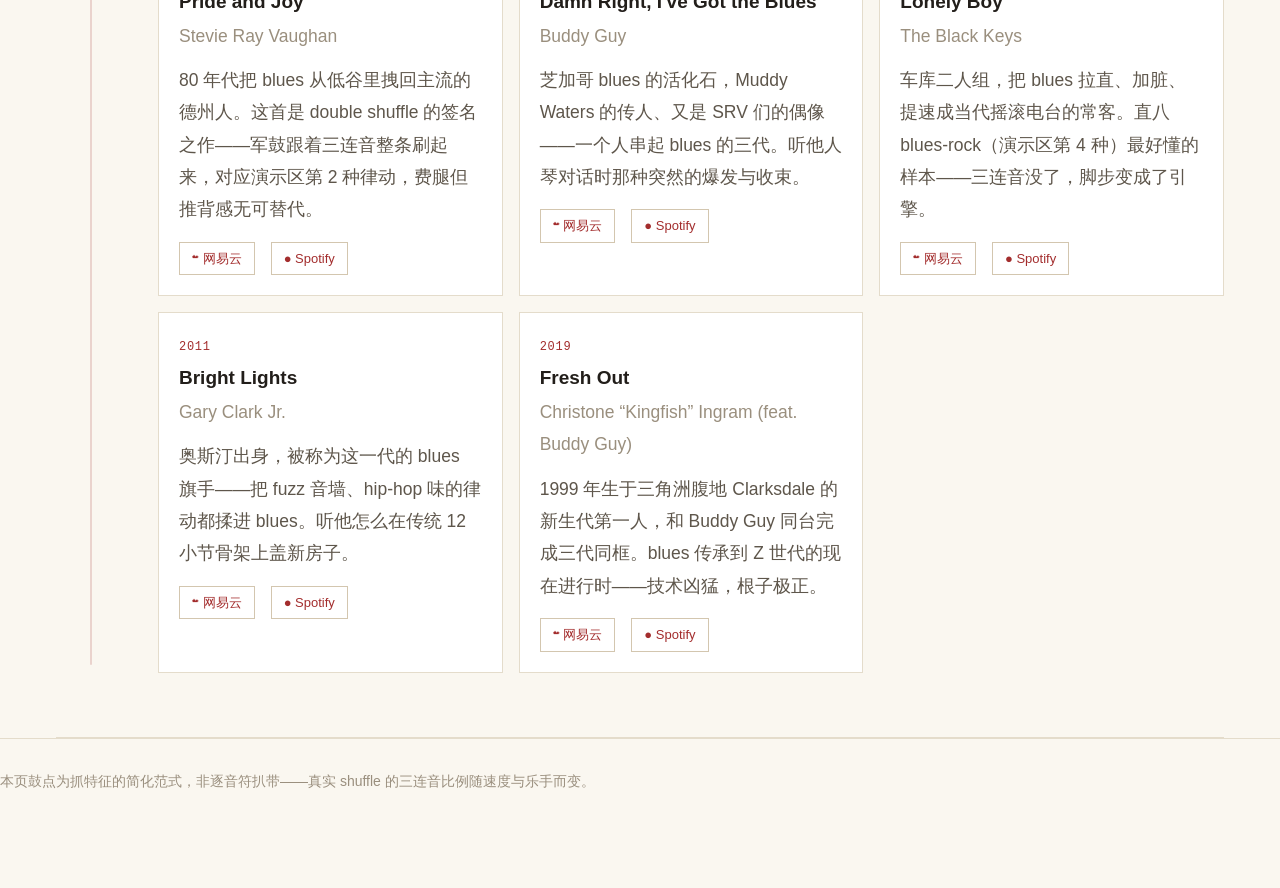
==== commit 83c50d8d: "内容提纯：全站术语补注中英、清套路callout、砍空话、pocket升级、标签统一听读赏" ====
--- a/blues.html
+++ b/blues.html
@@ -22,7 +22,7 @@
   <div>
     <div class="attr">1900s · Mississippi Delta</div>
     <h1>Blues</h1>
-    <p class="dek">shuffle 的跛行，十二小节的三和弦——一切从这里长出来。</p>
+    <p class="dek">shuffle（曳步感）的跛行，十二小节的三和弦——一切从这里长出来。</p>
   </div>
   <div class="art"><svg viewBox="0 0 460 280" fill="none" aria-hidden="true">
   <path d="M32 128 q28 -44 56 0 q28 44 56 0 q28 -44 56 0 q28 44 56 0 q28 -44 56 0" stroke="var(--accent)" stroke-width="1.6" stroke-linecap="round"/>
@@ -37,7 +37,7 @@
   <section class="section poster" id="demo">
     <div class="rail"><div class="tab"><span class="no">01</span><span class="kind">听</span></div></div>
     <div class="main">
-    <h2>四种律动，点开就能听</h2>
+    <h2>四种律动</h2>
     
 <p class="lead">前三种是三连音底盘（每拍 3 格），最后一种是"直八"——blues 摇滚化之后把时间拉直的样子。对比着听,"弯"和"直"的差别一耳朵就出来。</p>
 
@@ -71,8 +71,8 @@
     
 <p>学 blues 要抓两个骨架：横向的 shuffle（时间怎么走），纵向的 12 小节（和声怎么转）。</p>
 
-      <h3>① Shuffle：swing 的蓝领兄弟</h3>
-      <p>和 swing 一样,shuffle 的每拍是<span class="hl">三连音,只奏第 1、3 格</span>——长-短、长-短的跛行。区别在气质:swing 把时间放在 ride 上流动、军鼓只是插话;shuffle 把三连音填得更密,军鼓 2、4 拍<span class="hl">砸实</span>,底鼓一步步踩——它不流动,它<b>行走</b>。所以同一个三连音底盘,swing 听着像对话,blues 听着像脚步。</p>
+      <h3>① Shuffle：swing（摇摆）的蓝领兄弟</h3>
+      <p>和 swing 一样,shuffle 的每拍是<span class="hl">三连音,只奏第 1、3 格</span>——长-短、长-短的跛行。区别在气质:swing 把时间放在 ride（叮叮镲）上流动、军鼓只是插话;shuffle 把三连音填得更密,军鼓 2、4 拍<span class="hl">砸实</span>,底鼓一步步踩——它不流动,它<b>行走</b>。所以同一个三连音底盘,swing 听着像对话,blues 听着像脚步。</p>
 
       <h3>② 12 小节：blues 的地图</h3>
       <p>blues 首先是一张<b>和声地图</b>:12 个小节、三个和弦(I、IV、V),走完一圈回到起点,循环往复。歌词也按它组织——AAB:说一句,重复一句,第三句给答案。</p>
@@ -82,7 +82,7 @@
       <p>第 11-12 小节叫 <b>turnaround</b>(回头处)——和声从落定又抬起,把你送回第 1 小节。乐手之间不用对谱,只要喊一句"C 调 blues",全场就知道路怎么走。这也是你练曲式感最好的沙盘:C Jam Blues、Bag's Groove(你百首清单里的两首)都是最干净的 12 小节。</p>
 
       <h3>③ 一呼一应与 stop-time</h3>
-      <p>blues 的对话感比 swing 更直白:唱一句,吉他<span class="hl">应一句</span>(call and response),节奏组在人声乐句时守拍、在空隙处让乐器说话。极端形式是 <b>stop-time</b>:全队在重拍上齐奏一记然后集体沉默,把整条街让给人声——《Hoochie Coochie Man》那个著名的开头就是。留白当音符,blues 是祖师爷。</p>
+      <p>blues 的对话感比 swing 更直白:唱一句,吉他<span class="hl">应一句</span>(call and response),节奏组在人声乐句时守拍、在空隙处让乐器说话。极端形式是 <b>stop-time</b>:全队在重拍上齐奏一记然后集体沉默,把整条街让给人声——《Hoochie Coochie Man》那个著名的开头就是。留白当音符。</p>
 
       <h3>变体的来路</h3>
       <p><strong>标准 shuffle</strong>:芝加哥酒吧的走路律动,blues 的默认档。<strong>Double shuffle</strong>:军鼓也跟着三连音刷起来、2/4 拍再加重音——Stevie Ray Vaughan《Pride and Joy》把它打成了个人签名,费腿但推背感十足。<strong>12/8 慢布鲁斯</strong>:把三连音全部填满,镲上一格不落,慢到每一格都滴着感情——《The Thrill Is Gone》这一路。<strong>直八 blues-rock</strong>:blues 遇上摇滚,三连音拉直成等长八分音,力量代替摇摆——Black Keys 这一路,也是 blues 通往摇滚的那扇门。</p>
@@ -90,7 +90,7 @@
     </div>
   </section>
   <section class="section poster" id="modern">
-    <div class="rail"><div class="tab"><span class="no">03</span><span class="kind">再听</span></div></div>
+    <div class="rail"><div class="tab"><span class="no">03</span><span class="kind">赏</span></div></div>
     <div class="main">
     <h2>从三角洲到当代</h2>
     
--- a/style.css
+++ b/style.css
@@ -22,9 +22,9 @@
   --marker:#CFC3AE;
 
   /* 版心 */
-  --maxw:1040px;
-  --pad:40px;
-  --measure:38em;
+  --maxw:1440px;
+  --pad:56px;
+  --measure:46em;
 
   --f:-apple-system,BlinkMacSystemFont,"PingFang SC","Hiragino Sans GB","Microsoft YaHei",sans-serif;
   --m:"SF Mono",ui-monospace,Menlo,Consolas,monospace;
@@ -197,6 +197,15 @@
 .poster .tab .kind{display:block;font-size:13px;letter-spacing:.22em;margin-top:8px;}
 .poster .main>h2{font-size:34px;line-height:1.2;font-weight:800;letter-spacing:-.8px;color:var(--ink);margin:2px 0 14px;border:0;padding:0;}
 .poster .main .lead,.poster .main .intro{margin-top:0;}
+/* 正文铺满主栏（宽屏不再半空）*/
+.poster .main p,.poster .main .lead,.poster .main .intro,
+.poster .main .callout,.poster .main table{max-width:none;}
+/* 书签：竖脊 + 页签，像贴在内容左缘的书签 */
+.section.poster{position:relative;}
+.poster .rail{align-self:stretch;position:relative;}
+.poster .rail .tab{position:relative;z-index:1;background:var(--paper);}
+.poster .rail::after{content:"";position:absolute;left:34px;top:62px;bottom:8px;width:2px;
+  border-radius:2px;background:var(--accent);opacity:.18;}
 .intro{font-size:16.5px;line-height:1.7;color:var(--ink2);max-width:40em;margin:0 0 32px;}
 
 /* ── 三联画（.tri/.panel）：多分支流派的并排色块 ── */
@@ -212,6 +221,12 @@
   font-size:14px;line-height:1.6;color:var(--ink);max-width:none;}
 .panel .sig b{color:var(--c);}
 
+/* ── 行内来源标注（贴在内容旁，不列到结尾）── */
+.src{font-size:11.5px;color:var(--ink3);white-space:nowrap;}
+.src a{color:var(--ink3);text-decoration:underline;text-underline-offset:2px;}
+.src a:hover{color:var(--accent);}
+.panel .src{display:inline;}
+
 /* ── 大字收尾（.coda）：引言体，不是段落 ── */
 .coda{margin:52px 0 0;max-width:44em;}
 .coda .q{font-size:22px;line-height:1.5;font-weight:600;color:var(--ink);letter-spacing:-.3px;margin:0;max-width:none;}
@@ -224,6 +239,7 @@
   .section.poster{grid-template-columns:1fr;gap:14px;}
   .poster .tab{display:inline-flex;gap:10px;align-items:baseline;padding:6px 12px;}
   .poster .tab .kind{margin-top:0;}
+  .poster .rail::after{display:none;}
   .hero .row{grid-template-columns:1fr;gap:24px;}
   .hero .art{height:200px;}
   h1{font-size:52px;letter-spacing:-1.5px;}
@@ -231,3 +247,27 @@
   .panel{min-height:0;}
 }
 @media(max-width:560px){ h1{font-size:44px;letter-spacing:-1px;} .hero .wrap{padding-top:40px;} }
+
+/* ================= 字号层级（全站统一）================= */
+.dek{font-size:19px;}
+.poster .main>h2{font-size:37px;}
+.poster .main p,.poster .main .lead{font-size:17.5px;line-height:1.85;}
+.intro{font-size:18px;line-height:1.8;}
+h3{font-size:22px;}
+.callout{font-size:17px;line-height:1.8;}
+.panel{min-height:440px;}
+.panel .city{font-size:35px;}
+.panel .en{font-size:12.5px;}
+.panel .lede{font-size:16px;line-height:1.8;}
+.panel .sig{font-size:15px;line-height:1.7;}
+.src{font-size:12.5px;}
+.grouptitle{font-family:var(--f);font-size:19px;font-weight:700;letter-spacing:.02em;
+  color:var(--ink);margin:48px 0 8px;display:flex;align-items:center;gap:10px;text-transform:none;}
+.grouptitle::before{content:"";flex:0 0 auto;width:17px;height:17px;background:var(--accent);
+  -webkit-mask:url("data:image/svg+xml;utf8,<svg xmlns='http://www.w3.org/2000/svg' viewBox='0 0 16 16'><circle cx='8' cy='8' r='6' fill='none' stroke='black' stroke-width='1.6'/><circle cx='8' cy='8' r='2.2' fill='black'/></svg>") center/contain no-repeat;
+  mask:url("data:image/svg+xml;utf8,<svg xmlns='http://www.w3.org/2000/svg' viewBox='0 0 16 16'><circle cx='8' cy='8' r='6' fill='none' stroke='black' stroke-width='1.6'/><circle cx='8' cy='8' r='2.2' fill='black'/></svg>") center/contain no-repeat;}
+.song h4,.rec h4{font-size:19px;}
+.song .artist,.rec .artist{font-size:15px;}
+.song p,.rec .desc{font-size:15px;line-height:1.75;}
+.song .listen,.rec .listen{font-size:13px;}
+@media(max-width:820px){ .poster .main>h2{font-size:30px;} .poster .main p,.poster .main .lead{font-size:16.5px;} }
